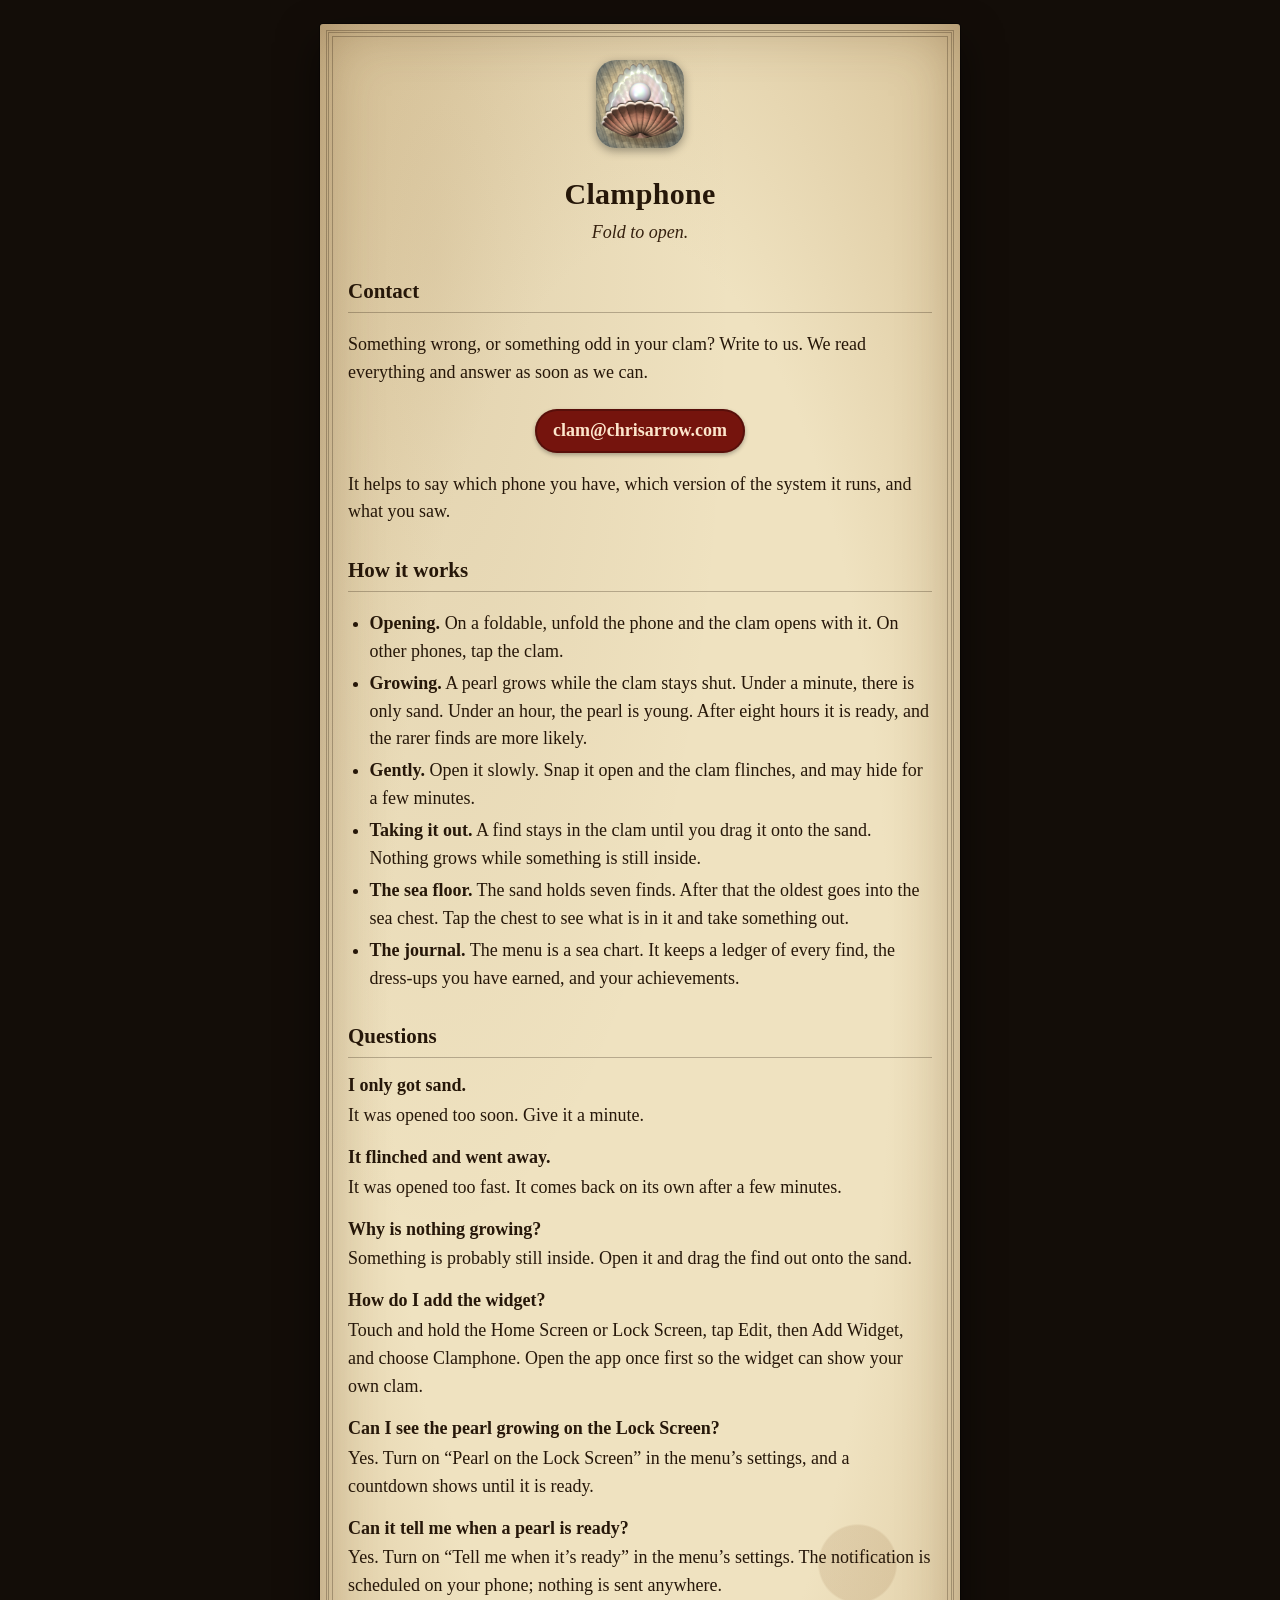
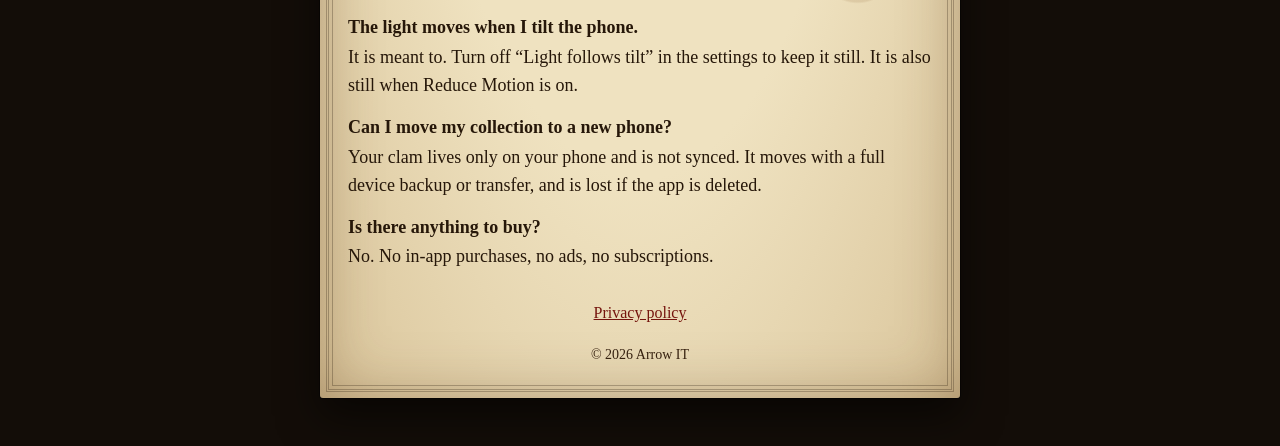
==== index.html @ 74cf9083 "Clamphone support and privacy pages" ====
<!doctype html>
<html lang="en">
<head>
<meta charset="utf-8">
<meta name="viewport" content="width=device-width, initial-scale=1">
<meta name="color-scheme" content="light dark">
<title>Clamphone Support</title>
<meta name="description" content="Help and contact for Clamphone: Fold to Open.">
<link rel="icon" href="icon.png">
<link rel="stylesheet" href="style.css">
</head>
<body>
<main class="sheet">
  <header>
    <img src="icon.png" alt="The Clamphone icon: a pearl showing over the lid of a scallop">
    <h1>Clamphone</h1>
    <p class="tagline">Fold to open.</p>
  </header>

  <h2>Contact</h2>
  <p>Something wrong, or something odd in your clam? Write to us. We read everything and answer as soon as we can.</p>
  <p style="text-align:center"><a class="contact" href="mailto:clam@chrisarrow.com?subject=Clamphone%20support">clam@chrisarrow.com</a></p>
  <p>It helps to say which phone you have, which version of the system it runs, and what you saw.</p>

  <h2>How it works</h2>
  <ul>
    <li><strong>Opening.</strong> On a foldable, unfold the phone and the clam opens with it. On other phones, tap the clam.</li>
    <li><strong>Growing.</strong> A pearl grows while the clam stays shut. Under a minute, there is only sand. Under an hour, the pearl is young. After eight hours it is ready, and the rarer finds are more likely.</li>
    <li><strong>Gently.</strong> Open it slowly. Snap it open and the clam flinches, and may hide for a few minutes.</li>
    <li><strong>Taking it out.</strong> A find stays in the clam until you drag it onto the sand. Nothing grows while something is still inside.</li>
    <li><strong>The sea floor.</strong> The sand holds seven finds. After that the oldest goes into the sea chest. Tap the chest to see what is in it and take something out.</li>
    <li><strong>The journal.</strong> The menu is a sea chart. It keeps a ledger of every find, the dress-ups you have earned, and your achievements.</li>
  </ul>

  <h2>Questions</h2>
  <dl>
    <dt>I only got sand.</dt>
    <dd>It was opened too soon. Give it a minute.</dd>

    <dt>It flinched and went away.</dt>
    <dd>It was opened too fast. It comes back on its own after a few minutes.</dd>

    <dt>Why is nothing growing?</dt>
    <dd>Something is probably still inside. Open it and drag the find out onto the sand.</dd>

    <dt>How do I add the widget?</dt>
    <dd>Touch and hold the Home Screen or Lock Screen, tap Edit, then Add Widget, and choose Clamphone. Open the app once first so the widget can show your own clam.</dd>

    <dt>Can I see the pearl growing on the Lock Screen?</dt>
    <dd>Yes. Turn on “Pearl on the Lock Screen” in the menu’s settings, and a countdown shows until it is ready.</dd>

    <dt>Can it tell me when a pearl is ready?</dt>
    <dd>Yes. Turn on “Tell me when it’s ready” in the menu’s settings. The notification is scheduled on your phone; nothing is sent anywhere.</dd>

    <dt>The light moves when I tilt the phone.</dt>
    <dd>It is meant to. Turn off “Light follows tilt” in the settings to keep it still. It is also still when Reduce Motion is on.</dd>

    <dt>Can I move my collection to a new phone?</dt>
    <dd>Your clam lives only on your phone and is not synced. It moves with a full device backup or transfer, and is lost if the app is deleted.</dd>

    <dt>Is there anything to buy?</dt>
    <dd>No. No in-app purchases, no ads, no subscriptions.</dd>
  </dl>

  <nav><a href="privacy.html">Privacy policy</a></nav>
  <footer>© 2026 Arrow IT</footer>
</main>
</body>
</html>
---- style.css ----
:root {
  --paper: #efe2c0;
  --paper-edge: #d9c49a;
  --ink: #261709;
  --ink-soft: #36210f;
  --red-ink: #75140d;
  --desk: #130d08;
  --rule: rgba(38, 23, 9, 0.28);
}
@media (prefers-color-scheme: dark) {
  /* Read by lamplight, as the game's chart does: dimmer, warmer paper. */
  :root {
    --paper: #cdb88f;
    --paper-edge: #a98f63;
    --rule: rgba(38, 23, 9, 0.34);
  }
}
* { box-sizing: border-box; }
html { background: var(--desk); }
body {
  margin: 0;
  min-height: 100vh;
  padding: 24px 16px 48px;
  background: var(--desk);
  color: var(--ink);
  font-family: Baskerville, "Libre Baskerville", "Baskerville Old Face", Georgia, serif;
  font-size: 18px;
  line-height: 1.55;
  -webkit-text-size-adjust: 100%;
}
.sheet {
  max-width: 640px;
  margin: 0 auto;
  padding: 36px 28px 32px;
  background:
    radial-gradient(ellipse at 18% 12%, rgba(120, 80, 30, 0.10), transparent 40%),
    radial-gradient(circle at 84% 78%, rgba(120, 70, 20, 0.12) 0 38px, transparent 40px),
    radial-gradient(ellipse at 50% 50%, var(--paper) 55%, var(--paper-edge) 100%);
  border-radius: 3px;
  box-shadow: 0 0 0 1px rgba(0,0,0,0.4), 0 18px 40px rgba(0, 0, 0, 0.55),
              inset 0 0 60px rgba(90, 55, 20, 0.35);
  position: relative;
}
.sheet::before {
  /* neatline */
  content: "";
  position: absolute;
  inset: 12px;
  border: 1px solid var(--rule);
  outline: 3px double var(--rule);
  outline-offset: 3px;
  pointer-events: none;
}
header { text-align: center; margin-bottom: 8px; }
header img { width: 88px; height: 88px; border-radius: 20px; box-shadow: 0 3px 10px rgba(0,0,0,0.35); }
h1 { font-size: 30px; font-weight: 700; margin: 14px 0 0; letter-spacing: 0.01em; }
.tagline { font-style: italic; color: var(--ink-soft); margin: 2px 0 0; }
h2 {
  font-size: 21px; font-weight: 700; margin: 28px 0 6px;
  padding-bottom: 4px; border-bottom: 1px solid var(--rule);
}
p, li { color: var(--ink); }
ul { padding-left: 1.2em; }
li { margin: 4px 0; }
a { color: var(--red-ink); }
.hand { font-family: "Snell Roundhand", "Apple Chancery", cursive; font-size: 1.25em; }
dl { margin: 0; }
dt { font-weight: 700; margin-top: 14px; }
dd { margin: 2px 0 0; }
nav { text-align: center; margin-top: 30px; font-size: 16px; }
nav a { margin: 0 10px; }
footer { text-align: center; color: var(--ink-soft); font-size: 14px; margin-top: 18px; }
.contact {
  display: inline-block; margin-top: 4px; padding: 8px 18px; border-radius: 999px;
  background: var(--red-ink); color: #fde6cc; text-decoration: none; font-weight: 700;
  box-shadow: inset 0 0 0 2px rgba(0,0,0,0.25), 0 2px 4px rgba(0,0,0,0.3);
}
@media (max-width: 420px) {
  body { font-size: 17px; padding: 16px 16px 40px; }
  .sheet { padding: 30px 20px 26px; }
  h1 { font-size: 26px; }
}
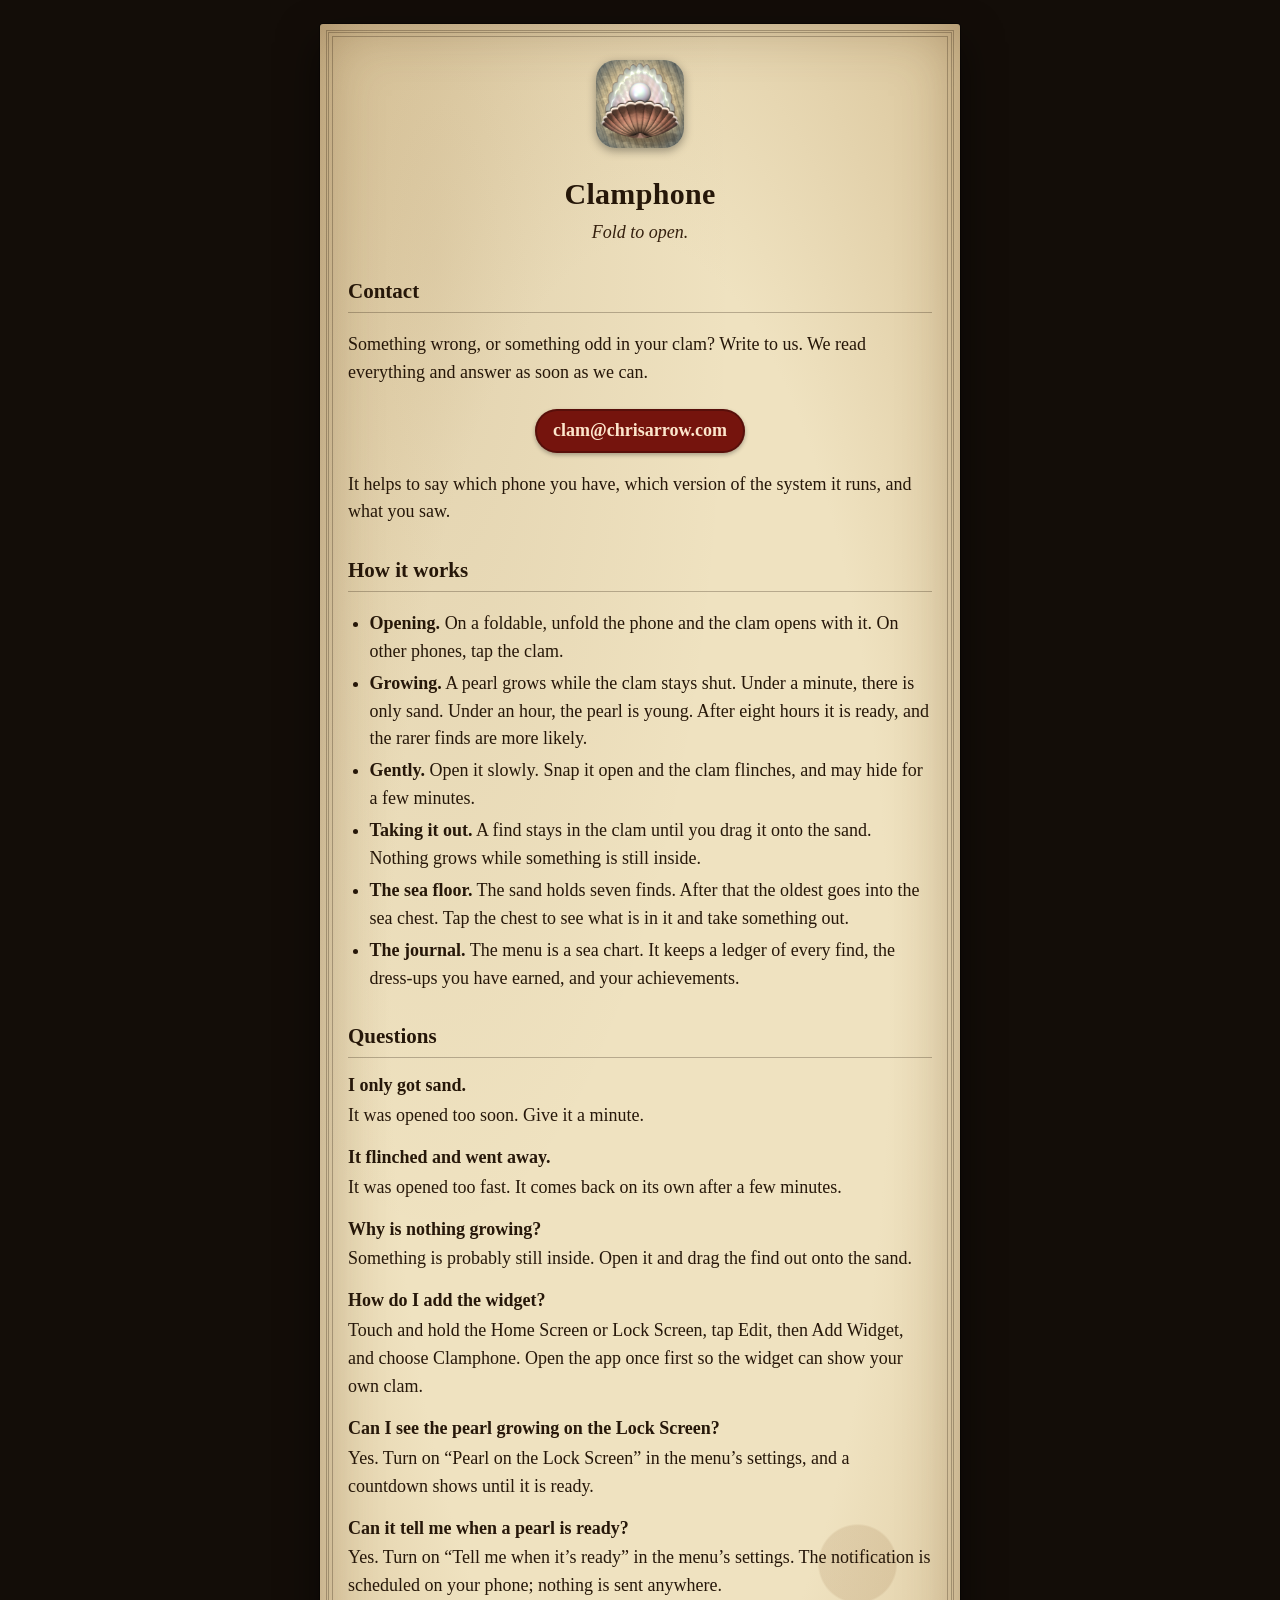
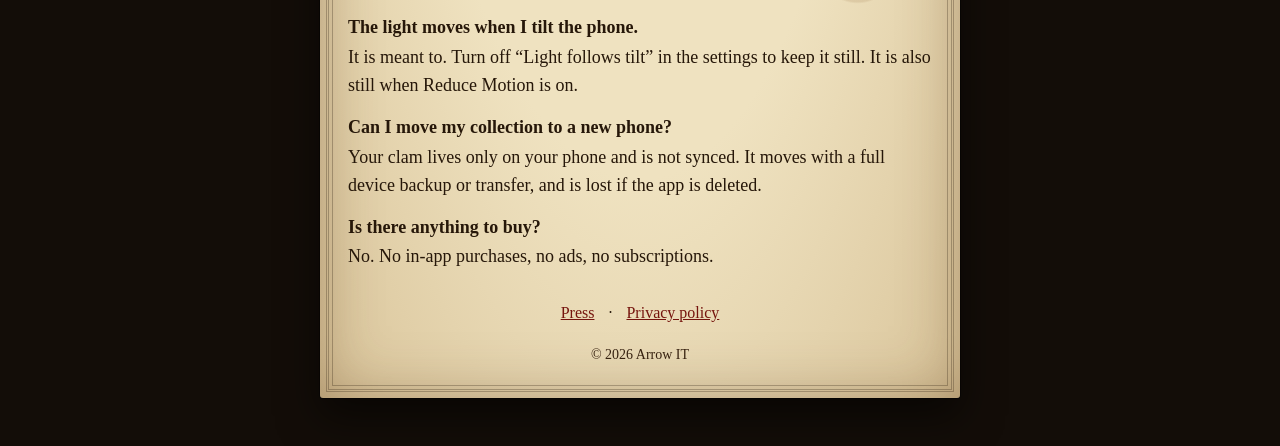
==== commit be1f86b2: "Press kit: press page, assets, promo clip" ====
--- a/index.html
+++ b/index.html
@@ -62,7 +62,7 @@
     <dd>No. No in-app purchases, no ads, no subscriptions.</dd>
   </dl>
 
-  <nav><a href="privacy.html">Privacy policy</a></nav>
+  <nav><a href="press.html">Press</a> · <a href="privacy.html">Privacy policy</a></nav>
   <footer>© 2026 Arrow IT</footer>
 </main>
 </body>
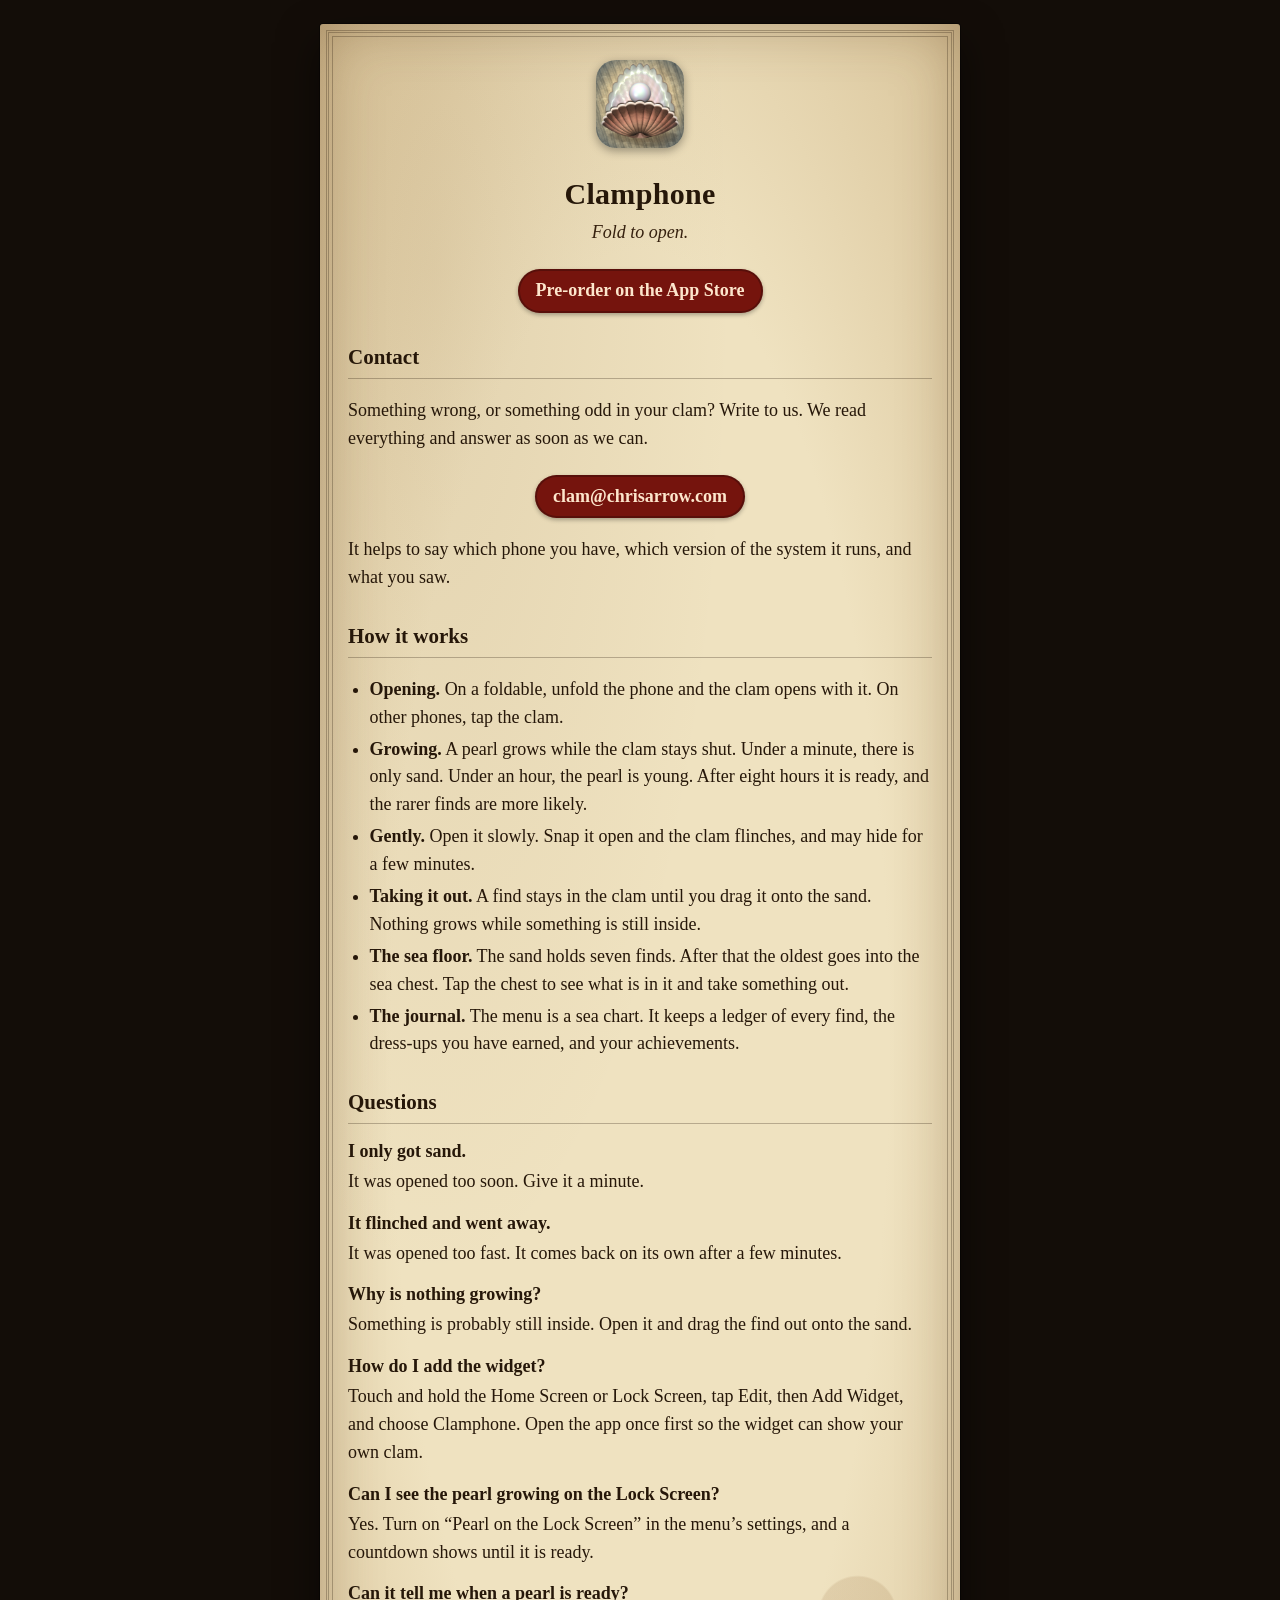
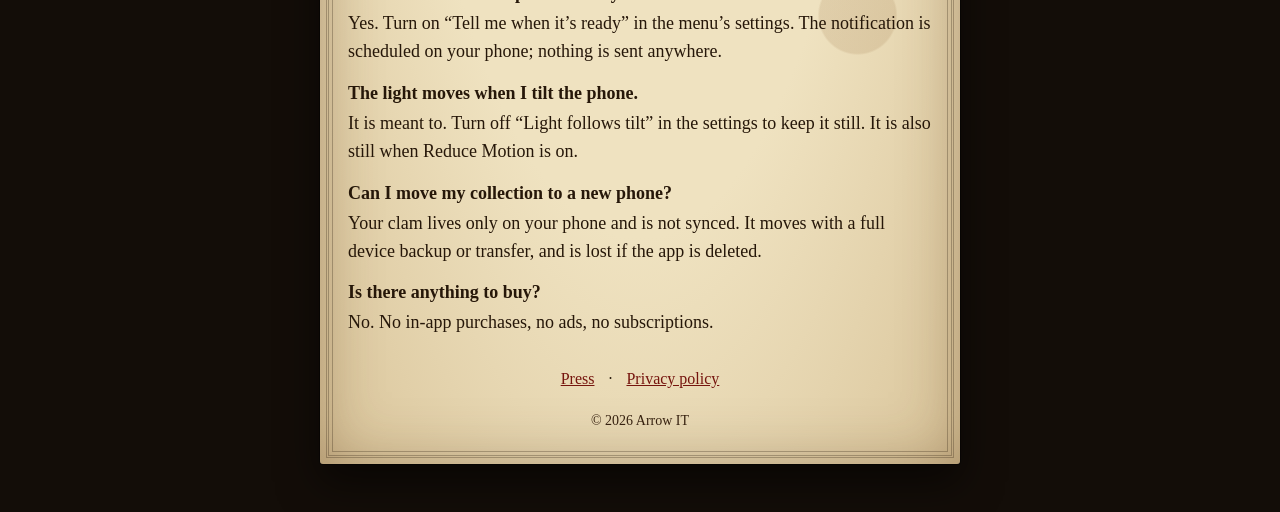
==== commit 9f5021ab: "Link the live App Store pre-order page from press kit, fact sheet and support page" ====
--- a/index.html
+++ b/index.html
@@ -16,6 +16,8 @@
     <h1>Clamphone</h1>
     <p class="tagline">Fold to open.</p>
   </header>
+
+  <p style="text-align:center"><a class="contact" href="https://apps.apple.com/us/app/clamphone-fold-to-open/id6820744662">Pre-order on the App Store</a></p>
 
   <h2>Contact</h2>
   <p>Something wrong, or something odd in your clam? Write to us. We read everything and answer as soon as we can.</p>
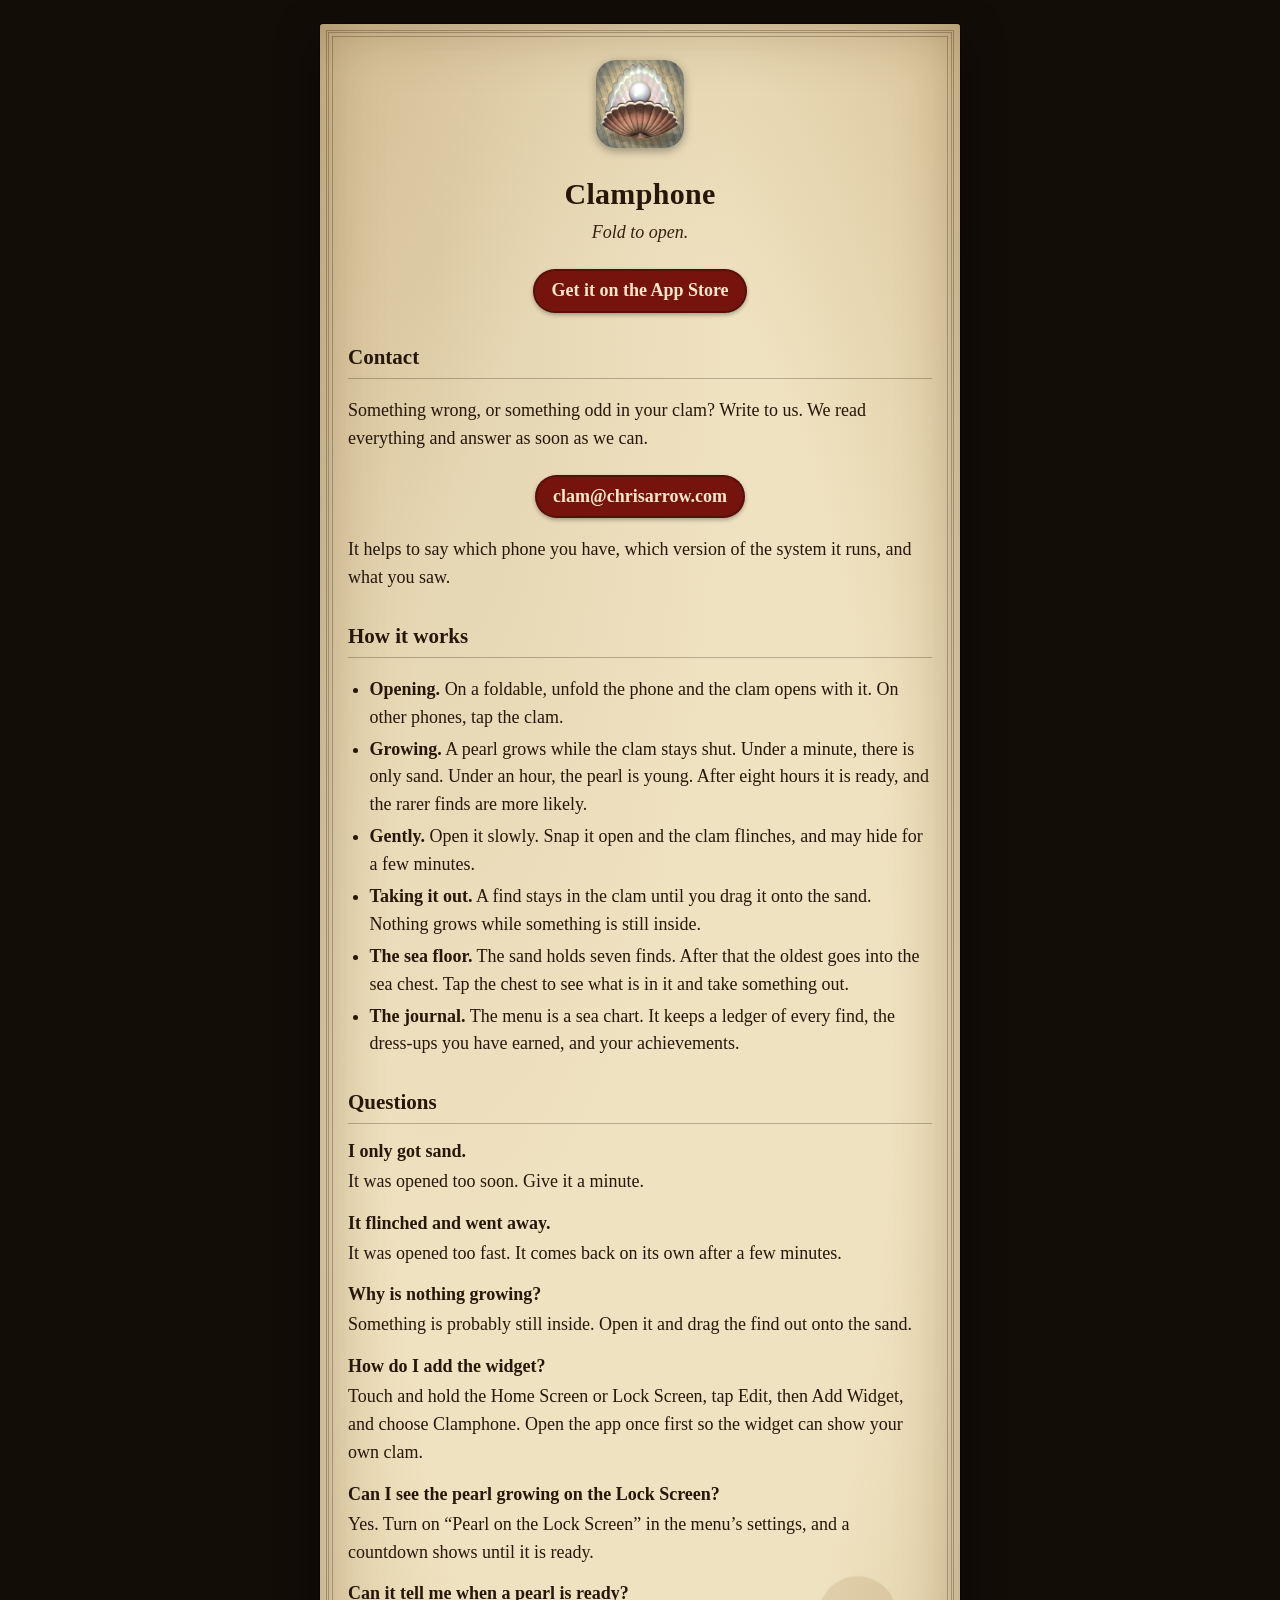
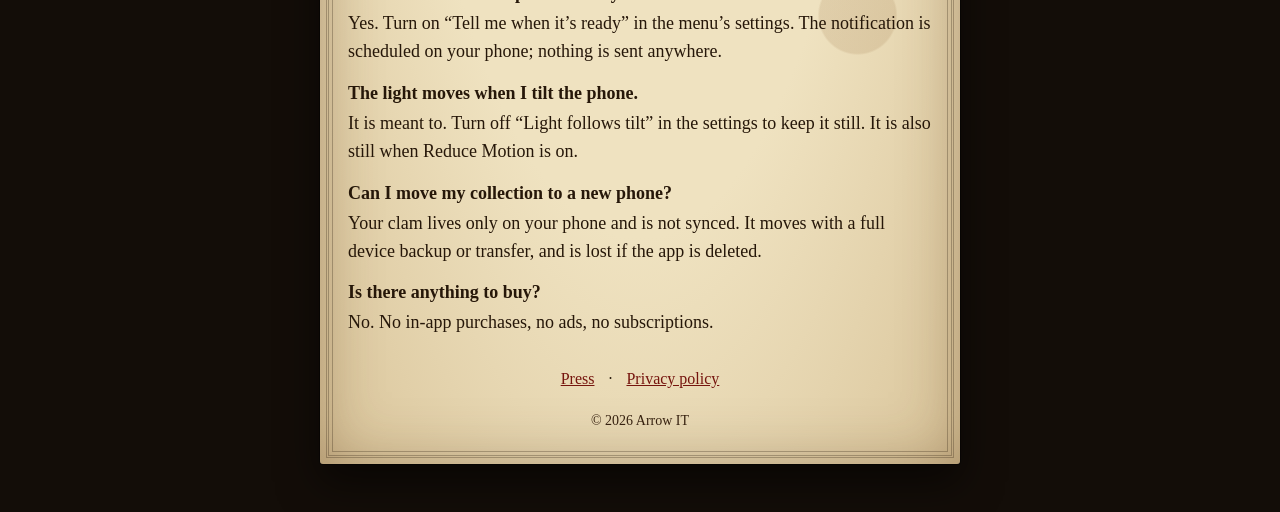
==== commit 6333d278: "Out now: replace pre-order wording on the support page, press page and fact sheet" ====
--- a/index.html
+++ b/index.html
@@ -17,7 +17,7 @@
     <p class="tagline">Fold to open.</p>
   </header>
 
-  <p style="text-align:center"><a class="contact" href="https://apps.apple.com/us/app/clamphone-fold-to-open/id6820744662">Pre-order on the App Store</a></p>
+  <p style="text-align:center"><a class="contact" href="https://apps.apple.com/us/app/clamphone-fold-to-open/id6820744662">Get it on the App Store</a></p>
 
   <h2>Contact</h2>
   <p>Something wrong, or something odd in your clam? Write to us. We read everything and answer as soon as we can.</p>
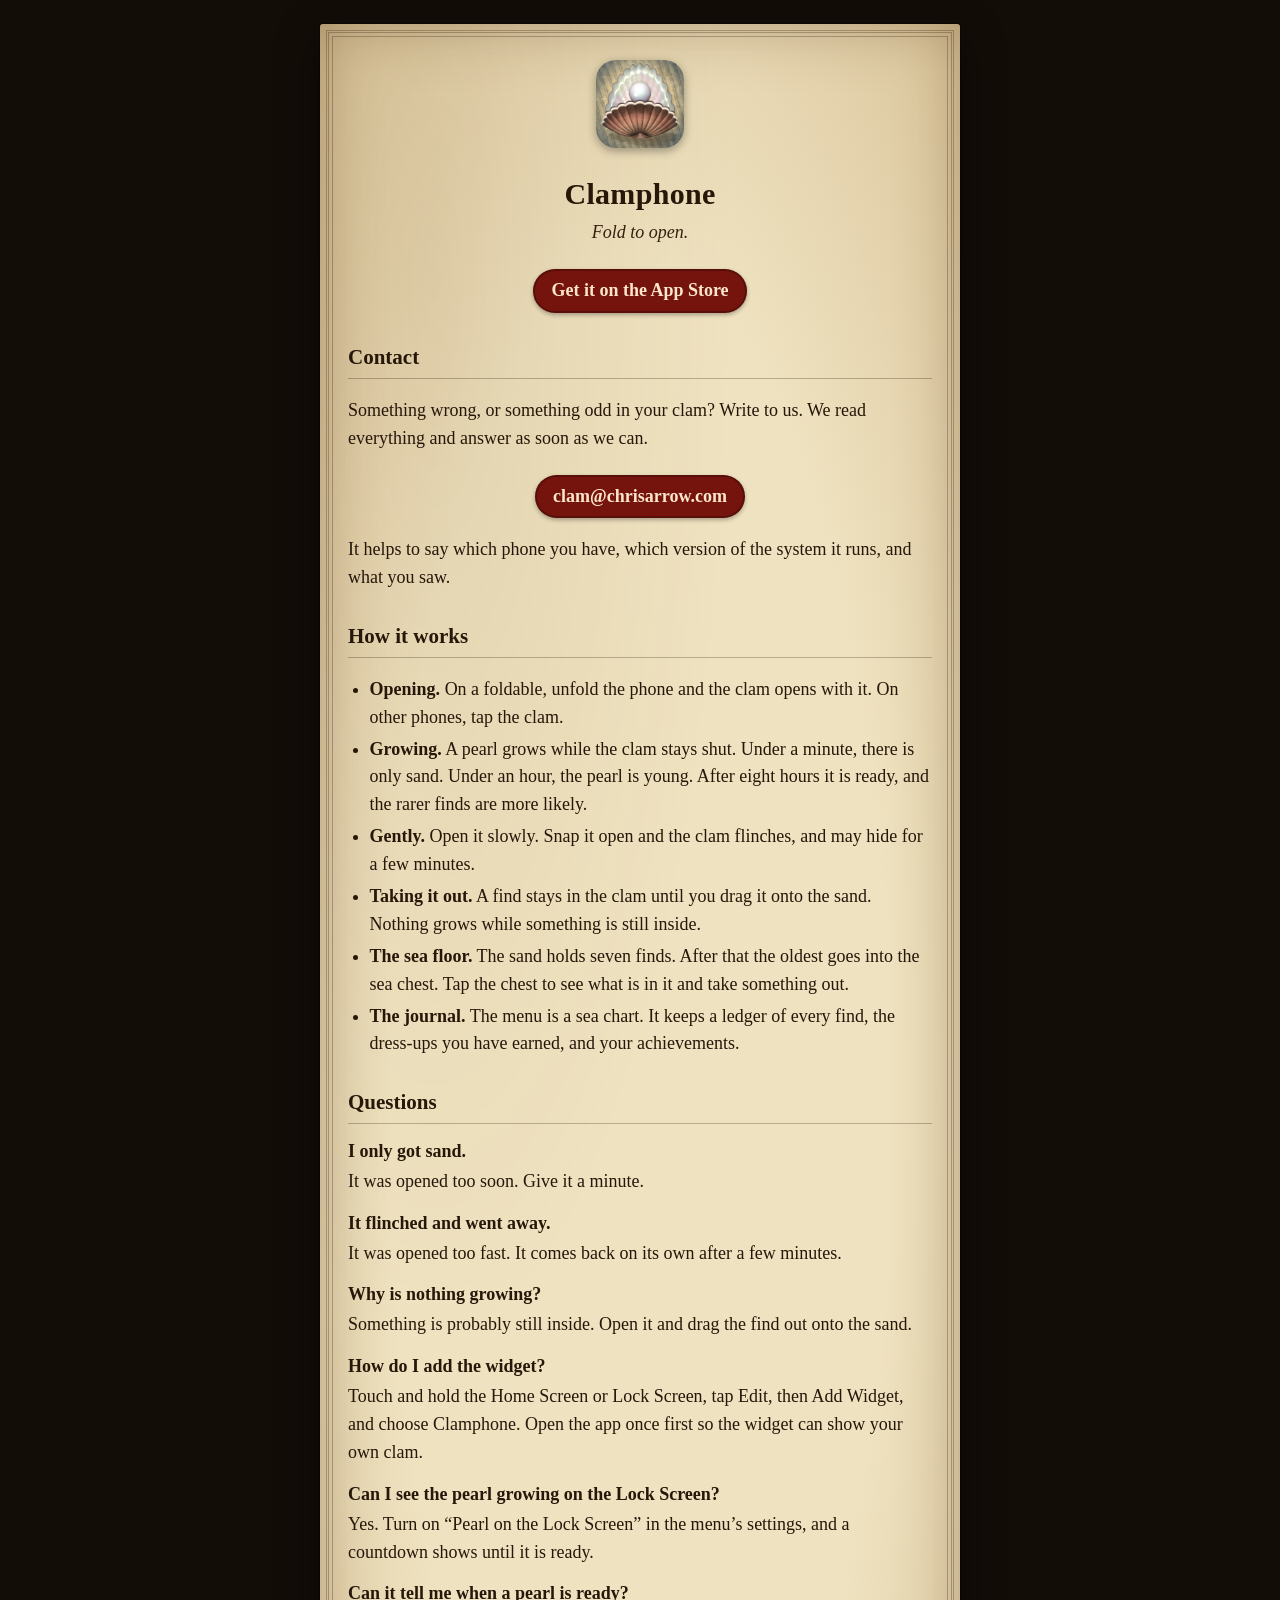
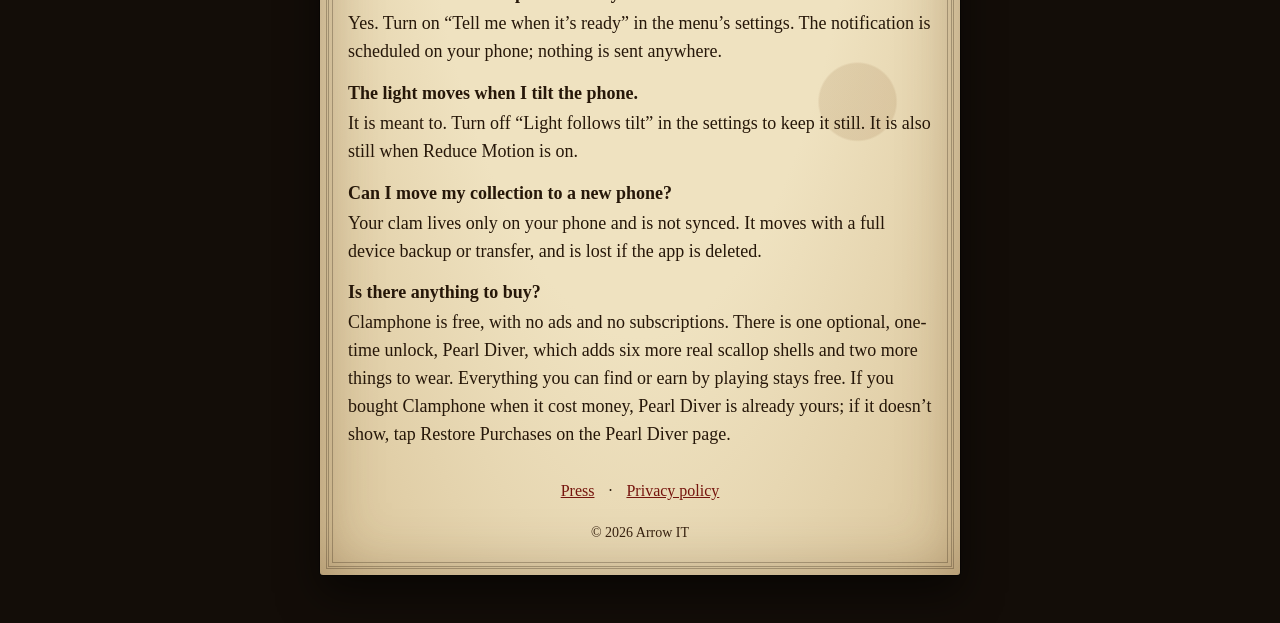
==== commit 5eb5600f: "1.1 drafts: free with Pearl Diver, 39 finds, visitors, strand, clip, privacy note on App Store purch" ====
--- a/index.html
+++ b/index.html
@@ -61,7 +61,7 @@
     <dd>Your clam lives only on your phone and is not synced. It moves with a full device backup or transfer, and is lost if the app is deleted.</dd>
 
     <dt>Is there anything to buy?</dt>
-    <dd>No. No in-app purchases, no ads, no subscriptions.</dd>
+    <dd>Clamphone is free, with no ads and no subscriptions. There is one optional, one-time unlock, Pearl Diver, which adds six more real scallop shells and two more things to wear. Everything you can find or earn by playing stays free. If you bought Clamphone when it cost money, Pearl Diver is already yours; if it doesn’t show, tap Restore Purchases on the Pearl Diver page.</dd>
   </dl>
 
   <nav><a href="press.html">Press</a> · <a href="privacy.html">Privacy policy</a></nav>
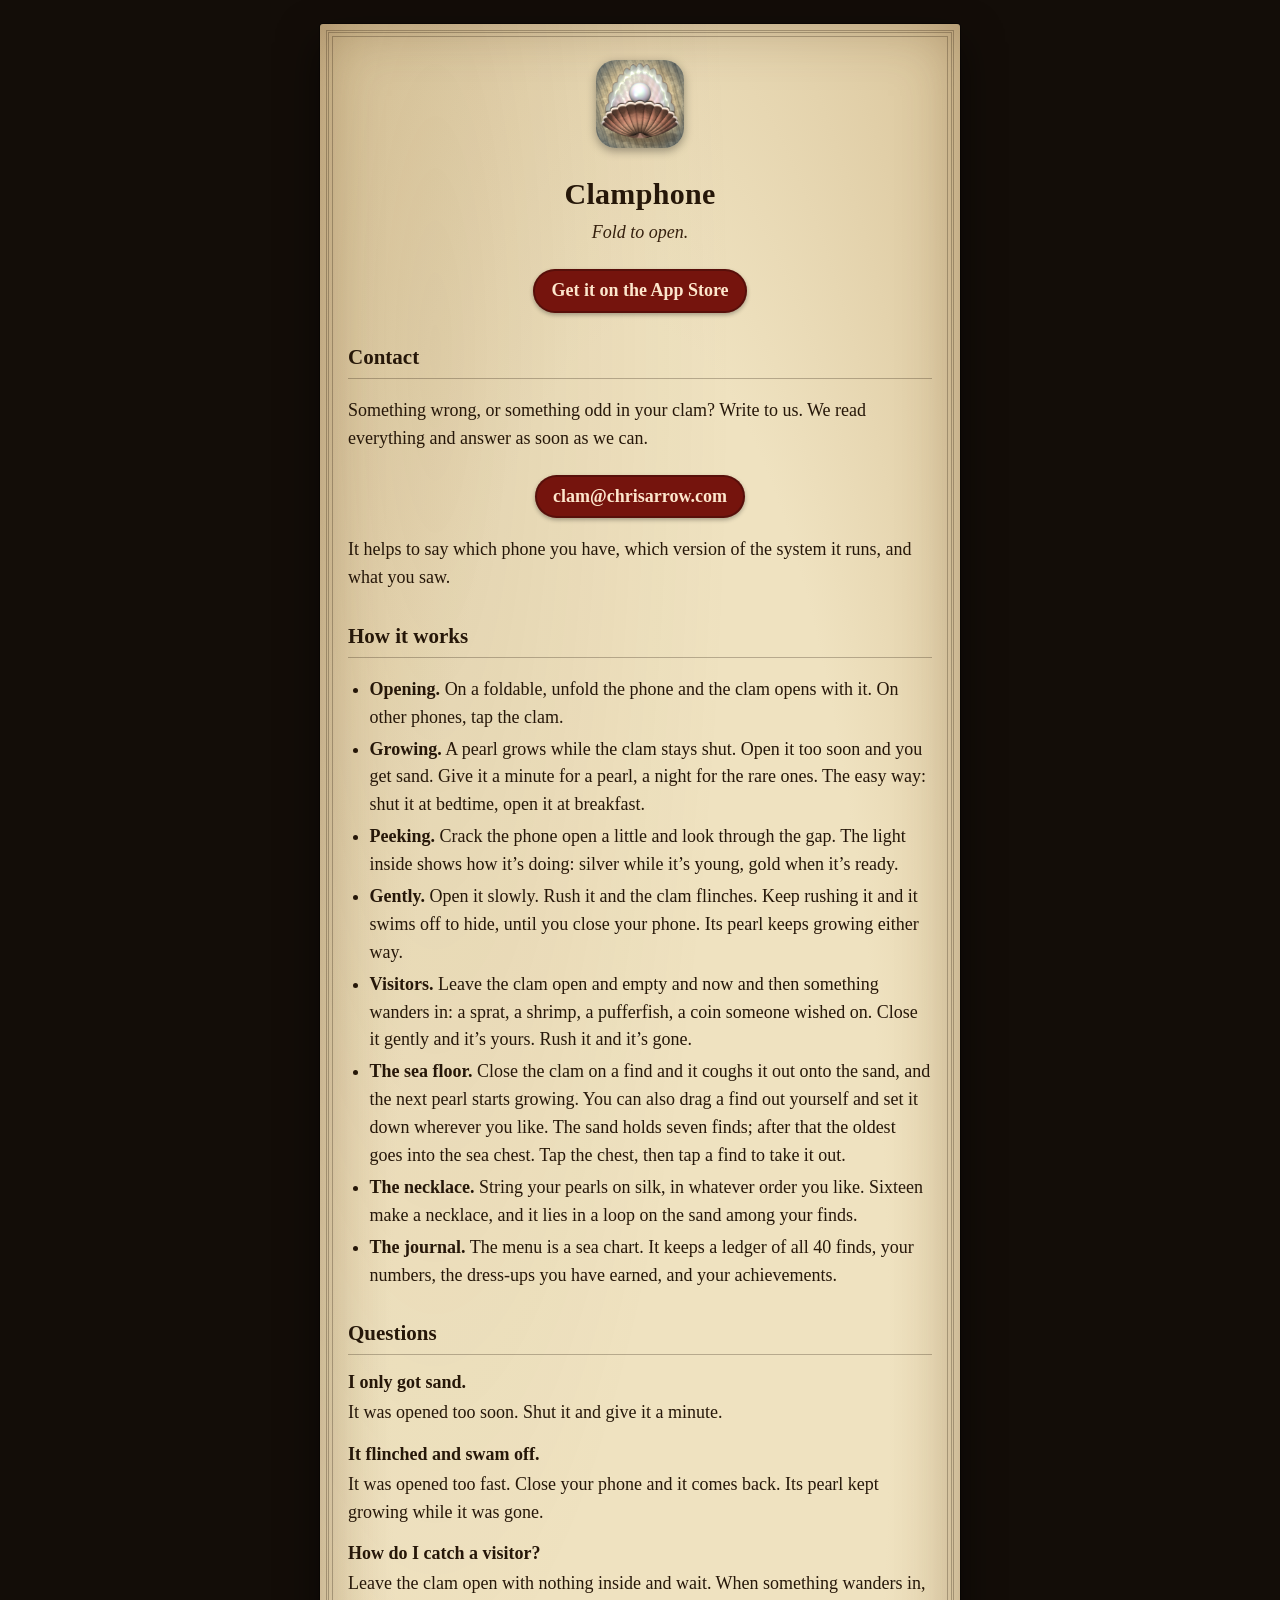
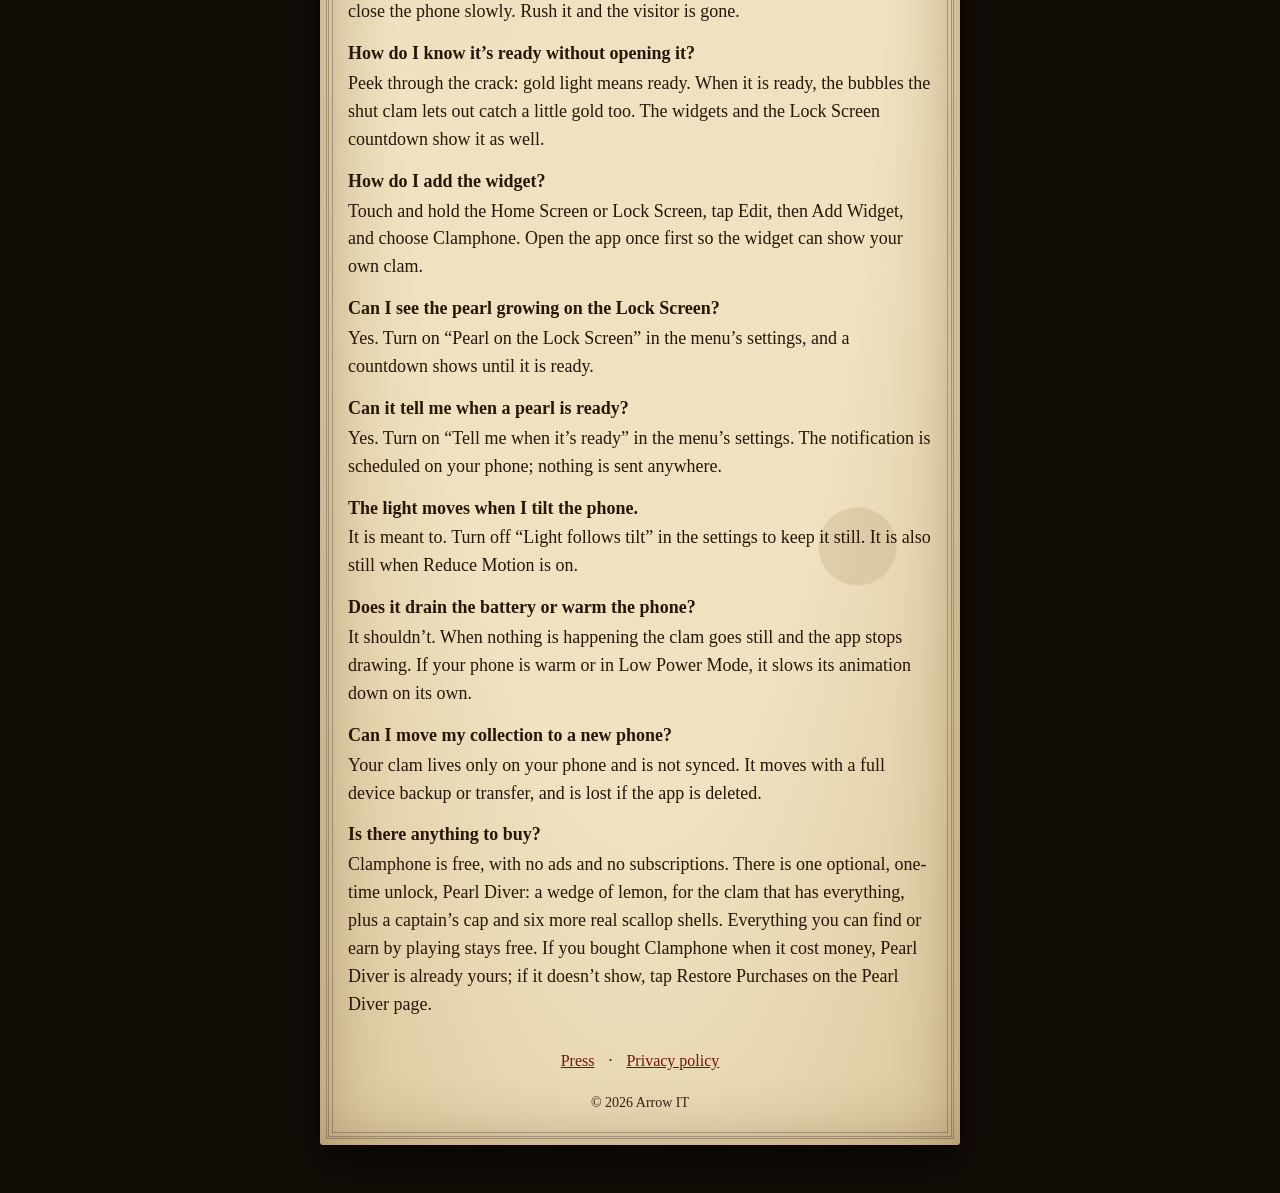
==== commit e779d032: "1.1 site rewrite: cough-out, peek and bedtime rituals, visitors incl. pufferfish, passers-by, neckla" ====
--- a/index.html
+++ b/index.html
@@ -27,23 +27,28 @@
   <h2>How it works</h2>
   <ul>
     <li><strong>Opening.</strong> On a foldable, unfold the phone and the clam opens with it. On other phones, tap the clam.</li>
-    <li><strong>Growing.</strong> A pearl grows while the clam stays shut. Under a minute, there is only sand. Under an hour, the pearl is young. After eight hours it is ready, and the rarer finds are more likely.</li>
-    <li><strong>Gently.</strong> Open it slowly. Snap it open and the clam flinches, and may hide for a few minutes.</li>
-    <li><strong>Taking it out.</strong> A find stays in the clam until you drag it onto the sand. Nothing grows while something is still inside.</li>
-    <li><strong>The sea floor.</strong> The sand holds seven finds. After that the oldest goes into the sea chest. Tap the chest to see what is in it and take something out.</li>
-    <li><strong>The journal.</strong> The menu is a sea chart. It keeps a ledger of every find, the dress-ups you have earned, and your achievements.</li>
+    <li><strong>Growing.</strong> A pearl grows while the clam stays shut. Open it too soon and you get sand. Give it a minute for a pearl, a night for the rare ones. The easy way: shut it at bedtime, open it at breakfast.</li>
+    <li><strong>Peeking.</strong> Crack the phone open a little and look through the gap. The light inside shows how it’s doing: silver while it’s young, gold when it’s ready.</li>
+    <li><strong>Gently.</strong> Open it slowly. Rush it and the clam flinches. Keep rushing it and it swims off to hide, until you close your phone. Its pearl keeps growing either way.</li>
+    <li><strong>Visitors.</strong> Leave the clam open and empty and now and then something wanders in: a sprat, a shrimp, a pufferfish, a coin someone wished on. Close it gently and it’s yours. Rush it and it’s gone.</li>
+    <li><strong>The sea floor.</strong> Close the clam on a find and it coughs it out onto the sand, and the next pearl starts growing. You can also drag a find out yourself and set it down wherever you like. The sand holds seven finds; after that the oldest goes into the sea chest. Tap the chest, then tap a find to take it out.</li>
+    <li><strong>The necklace.</strong> String your pearls on silk, in whatever order you like. Sixteen make a necklace, and it lies in a loop on the sand among your finds.</li>
+    <li><strong>The journal.</strong> The menu is a sea chart. It keeps a ledger of all 40 finds, your numbers, the dress-ups you have earned, and your achievements.</li>
   </ul>
 
   <h2>Questions</h2>
   <dl>
     <dt>I only got sand.</dt>
-    <dd>It was opened too soon. Give it a minute.</dd>
+    <dd>It was opened too soon. Shut it and give it a minute.</dd>
 
-    <dt>It flinched and went away.</dt>
-    <dd>It was opened too fast. It comes back on its own after a few minutes.</dd>
+    <dt>It flinched and swam off.</dt>
+    <dd>It was opened too fast. Close your phone and it comes back. Its pearl kept growing while it was gone.</dd>
 
-    <dt>Why is nothing growing?</dt>
-    <dd>Something is probably still inside. Open it and drag the find out onto the sand.</dd>
+    <dt>How do I catch a visitor?</dt>
+    <dd>Leave the clam open with nothing inside and wait. When something wanders in, close the phone slowly. Rush it and the visitor is gone.</dd>
+
+    <dt>How do I know it’s ready without opening it?</dt>
+    <dd>Peek through the crack: gold light means ready. When it is ready, the bubbles the shut clam lets out catch a little gold too. The widgets and the Lock Screen countdown show it as well.</dd>
 
     <dt>How do I add the widget?</dt>
     <dd>Touch and hold the Home Screen or Lock Screen, tap Edit, then Add Widget, and choose Clamphone. Open the app once first so the widget can show your own clam.</dd>
@@ -57,11 +62,14 @@
     <dt>The light moves when I tilt the phone.</dt>
     <dd>It is meant to. Turn off “Light follows tilt” in the settings to keep it still. It is also still when Reduce Motion is on.</dd>
 
+    <dt>Does it drain the battery or warm the phone?</dt>
+    <dd>It shouldn’t. When nothing is happening the clam goes still and the app stops drawing. If your phone is warm or in Low Power Mode, it slows its animation down on its own.</dd>
+
     <dt>Can I move my collection to a new phone?</dt>
     <dd>Your clam lives only on your phone and is not synced. It moves with a full device backup or transfer, and is lost if the app is deleted.</dd>
 
     <dt>Is there anything to buy?</dt>
-    <dd>Clamphone is free, with no ads and no subscriptions. There is one optional, one-time unlock, Pearl Diver, which adds six more real scallop shells and two more things to wear. Everything you can find or earn by playing stays free. If you bought Clamphone when it cost money, Pearl Diver is already yours; if it doesn’t show, tap Restore Purchases on the Pearl Diver page.</dd>
+    <dd>Clamphone is free, with no ads and no subscriptions. There is one optional, one-time unlock, Pearl Diver: a wedge of lemon, for the clam that has everything, plus a captain’s cap and six more real scallop shells. Everything you can find or earn by playing stays free. If you bought Clamphone when it cost money, Pearl Diver is already yours; if it doesn’t show, tap Restore Purchases on the Pearl Diver page.</dd>
   </dl>
 
   <nav><a href="press.html">Press</a> · <a href="privacy.html">Privacy policy</a></nav>
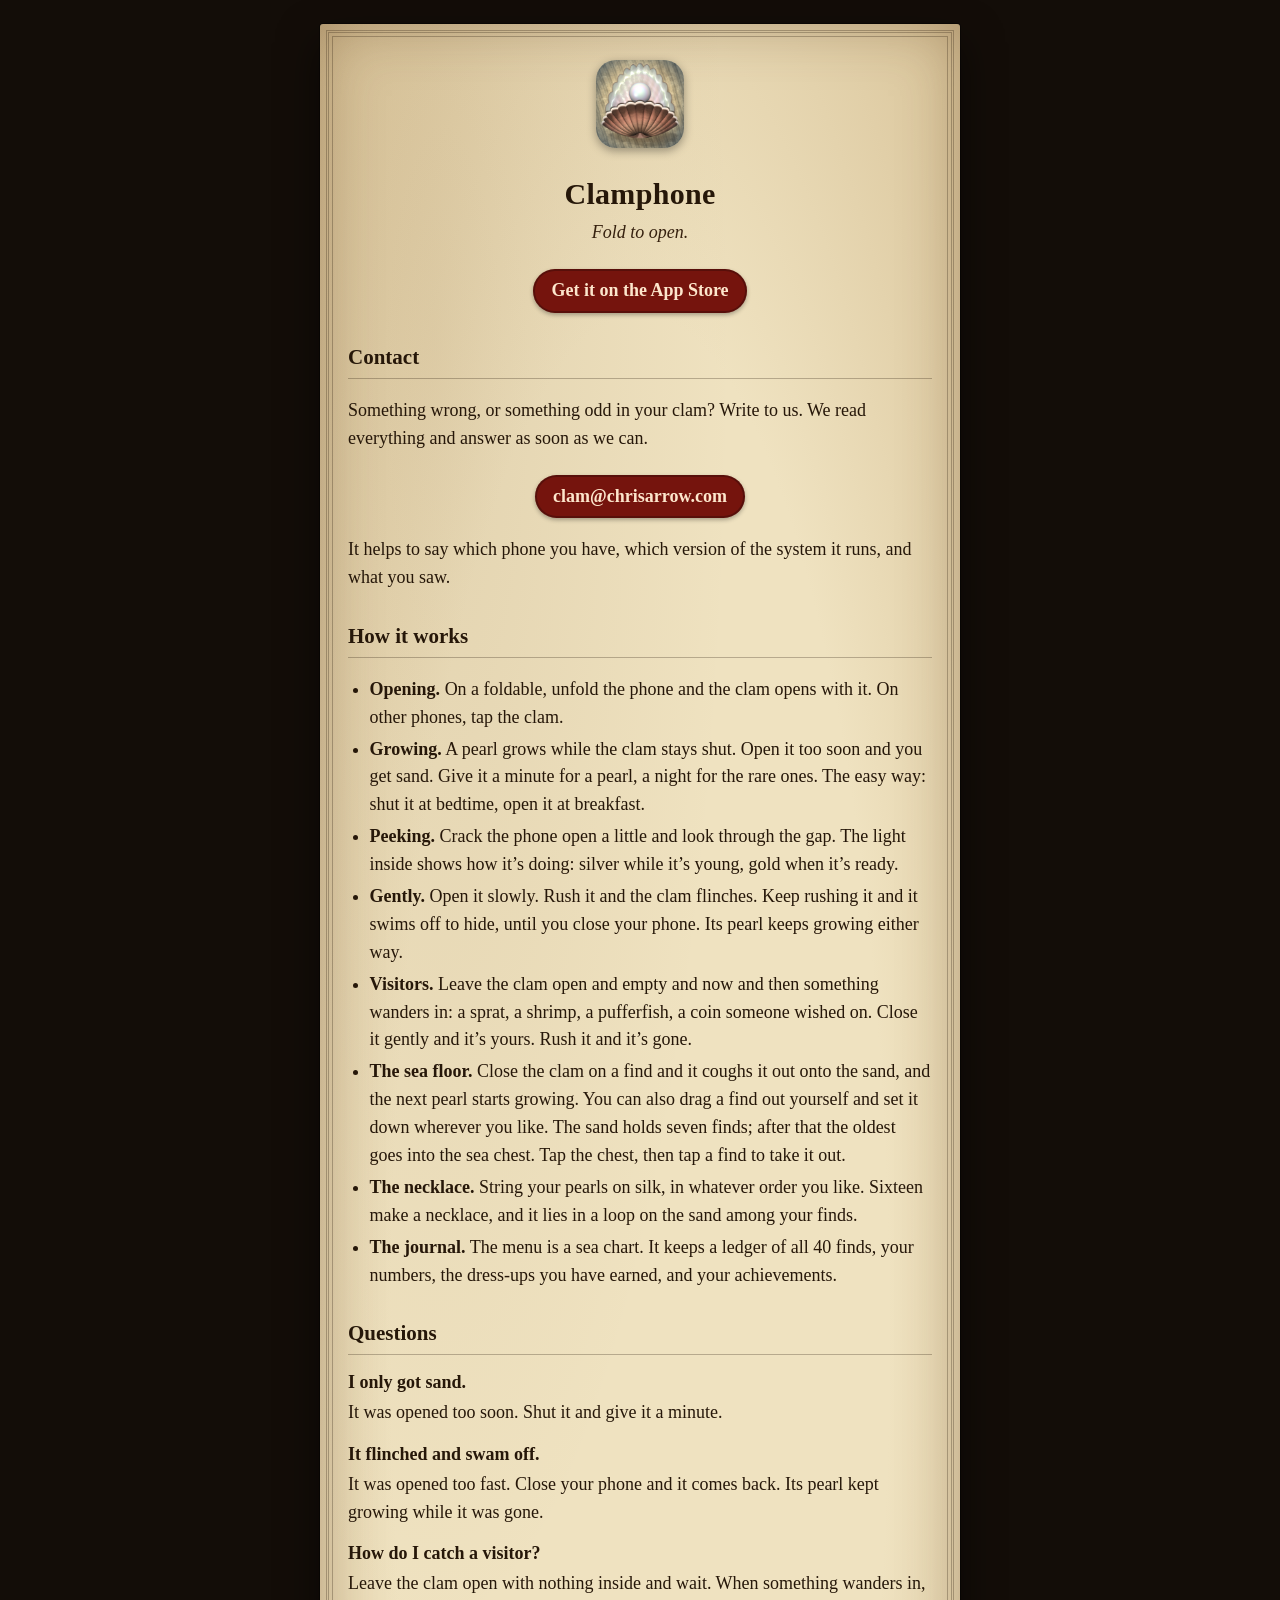
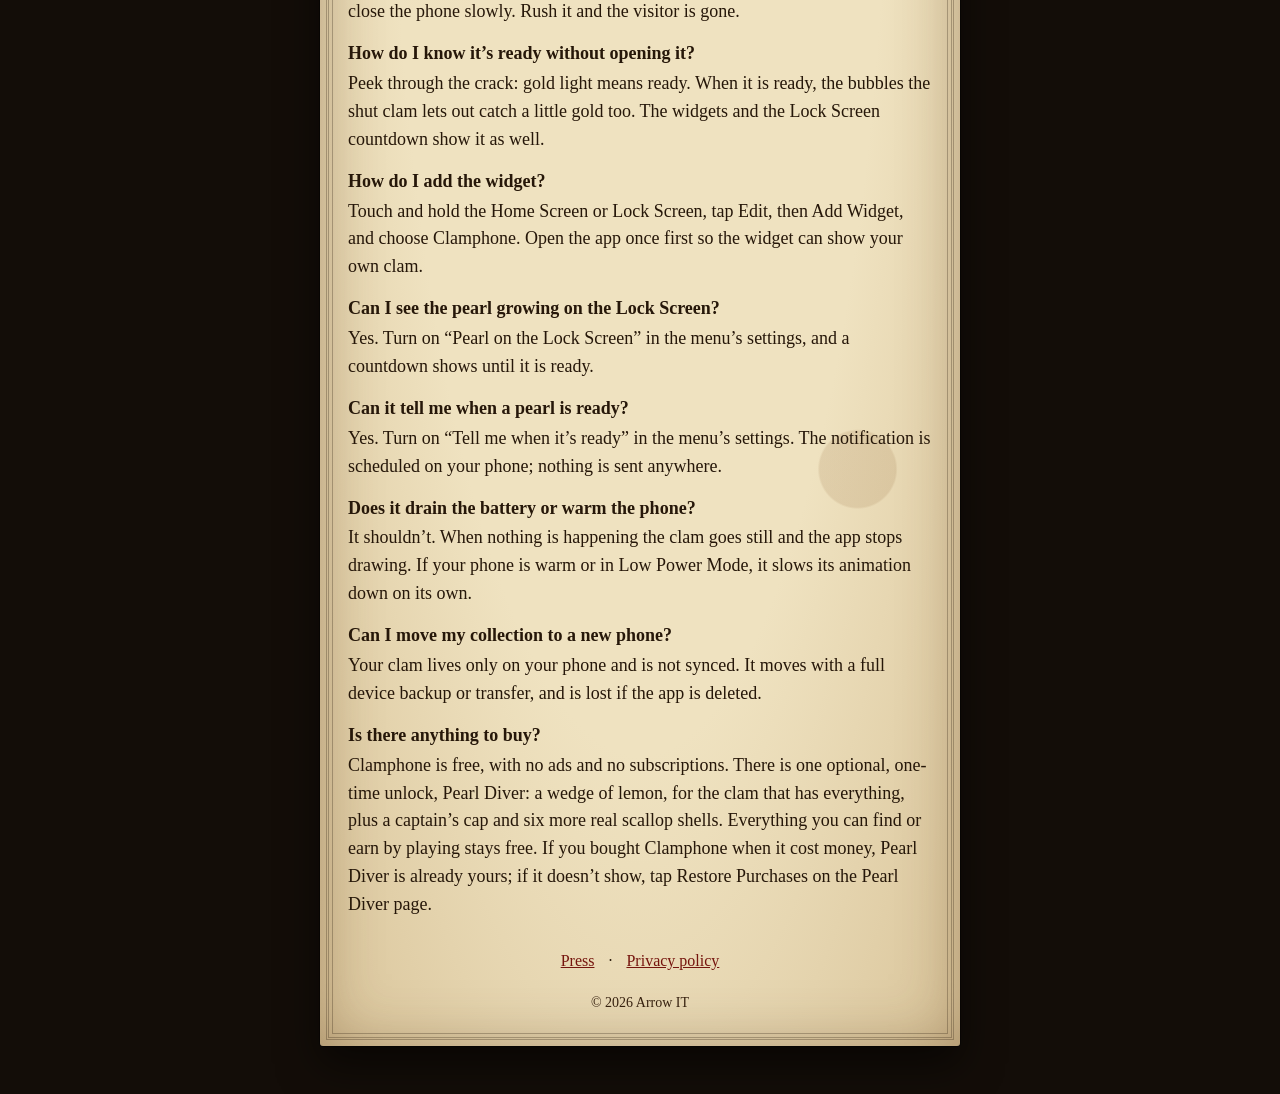
==== commit c68dfb79: "1.1: tilt lighting removed (FAQ, privacy, press page, fact sheet, press kit zip)" ====
--- a/index.html
+++ b/index.html
@@ -59,9 +59,6 @@
     <dt>Can it tell me when a pearl is ready?</dt>
     <dd>Yes. Turn on “Tell me when it’s ready” in the menu’s settings. The notification is scheduled on your phone; nothing is sent anywhere.</dd>
 
-    <dt>The light moves when I tilt the phone.</dt>
-    <dd>It is meant to. Turn off “Light follows tilt” in the settings to keep it still. It is also still when Reduce Motion is on.</dd>
-
     <dt>Does it drain the battery or warm the phone?</dt>
     <dd>It shouldn’t. When nothing is happening the clam goes still and the app stops drawing. If your phone is warm or in Low Power Mode, it slows its animation down on its own.</dd>
 
